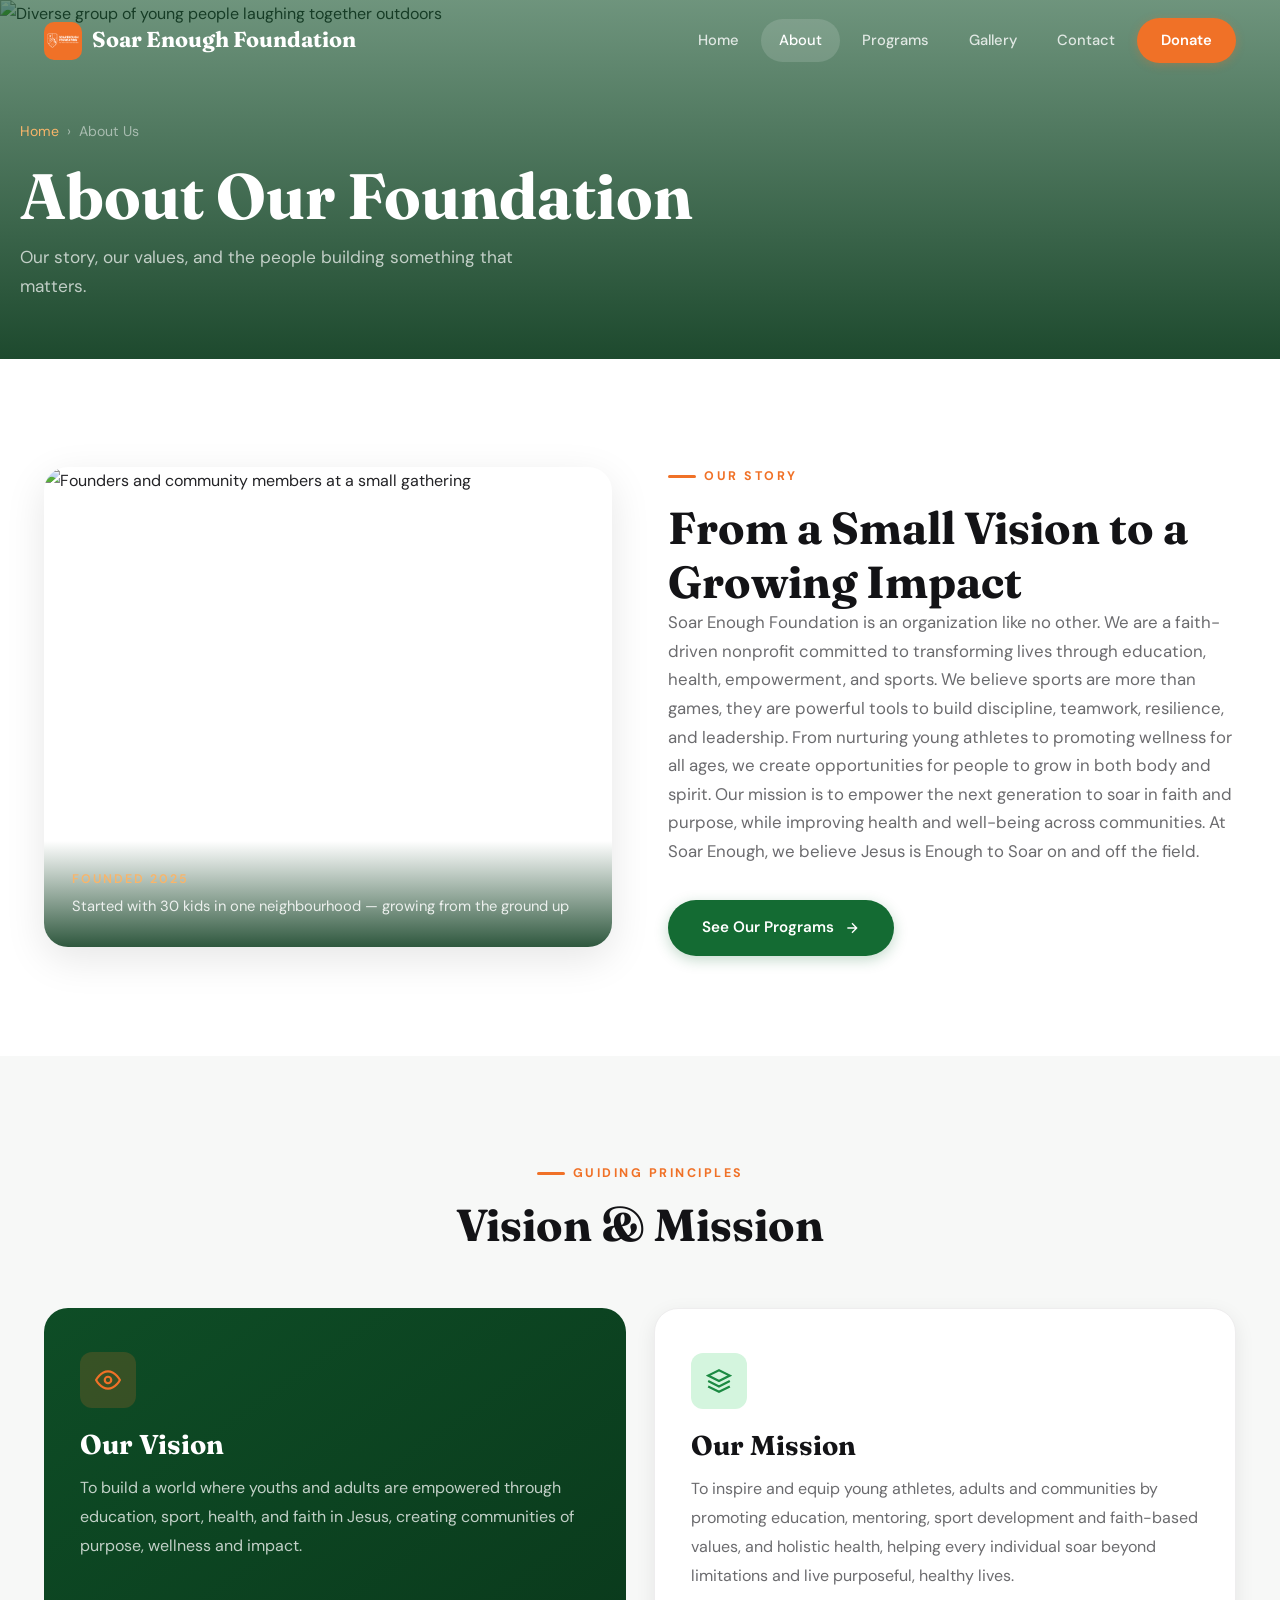
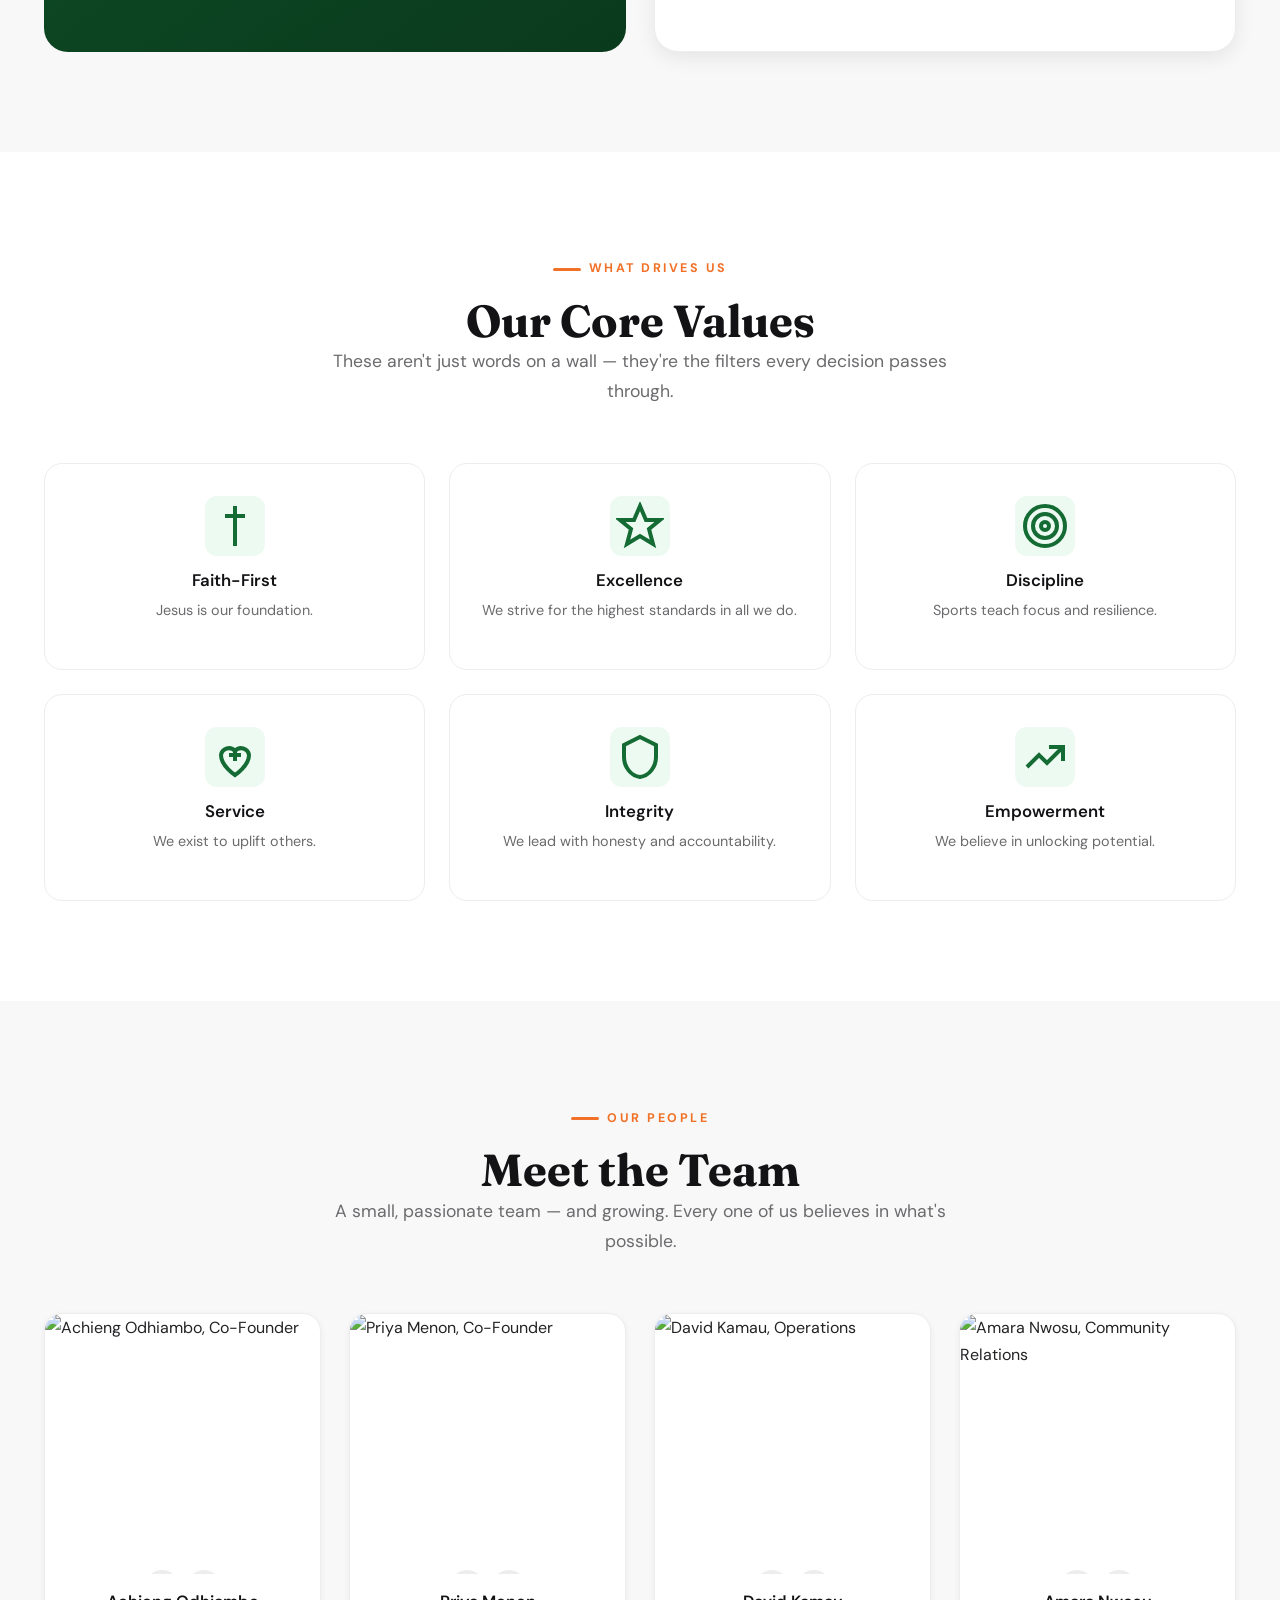
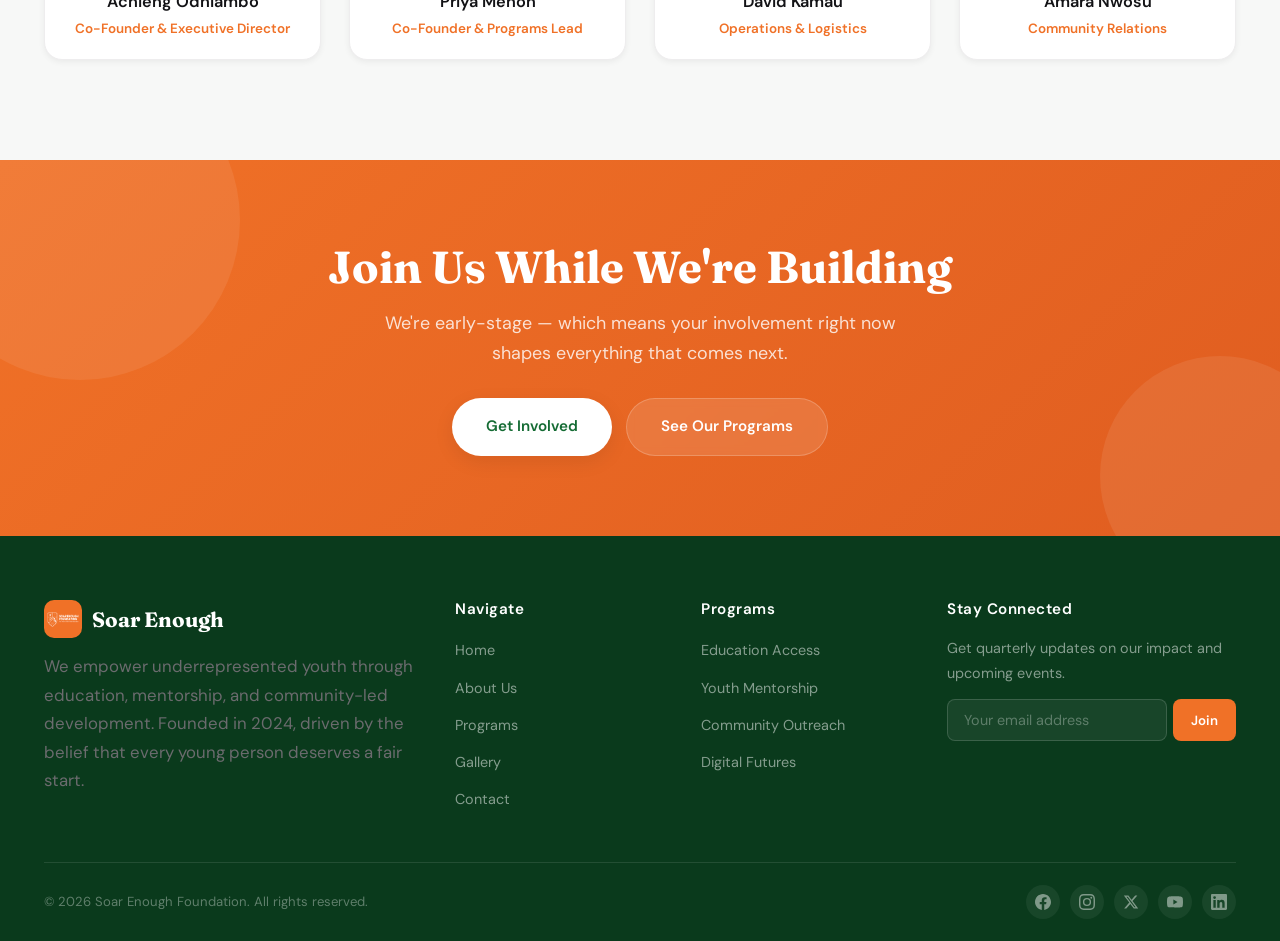
==== about.html @ b2bcfdf7 "Add files via upload" ====
<!DOCTYPE html>
<html lang="en">
<head>
  <meta charset="UTF-8">
  <meta name="viewport" content="width=device-width, initial-scale=1.0">
  <meta name="description" content="Learn about Soar Enough Foundation — our story, vision, values, and the team driving youth empowerment. Founded 2024.">
  <title>About Us — Soar Enough Foundation</title>
  <link rel="stylesheet" href="css/style.css">
  <link rel="shortcut icon" href="images/logo.png" type="image/x-icon">
</head>
<body>

<section class="page-banner">
  <div class="page-banner-bg">
    <img src="https://images.unsplash.com/photo-1517486808906-6ca8b3f04846?w=1600&q=80" alt="Diverse group of young people laughing together outdoors" loading="eager">
  </div>
  <div class="container">
    <div class="breadcrumb"><a href="index.html">Home</a><span>›</span><span>About Us</span></div>
    <h1>About Our Foundation</h1>
    <p>Our story, our values, and the people building something that matters.</p>
  </div>
</section>

<!-- STORY -->
<section class="section">
  <div class="container">
    <div class="story-grid">
      <div class="story-img reveal-left">
        <img src="https://images.unsplash.com/photo-1529156069898-49953e39b3ac?w=800&q=80" alt="Founders and community members at a small gathering" loading="lazy">
        <div class="story-img-caption">
          <span>Founded 2025</span>
          <p>Started with 30 kids in one neighbourhood — growing from the ground up</p>
        </div>
      </div>
      <div class="reveal-right">
        <div class="eyebrow">Our Story</div>
        <h2>From a Small Vision to a Growing Impact</h2>
        <p>Soar Enough Foundation is an organization like no other. We are a faith-driven nonprofit committed to transforming lives through education, health, empowerment, and sports. We believe sports are more than games, they are powerful tools to build discipline, teamwork, resilience, and leadership. From nurturing young athletes to promoting wellness for all ages, we create opportunities for people to grow in both body and spirit. Our mission is to empower the next generation to soar in faith and purpose, while improving health and well-being across communities. At Soar Enough, we believe Jesus is Enough to Soar on and off the field.</p>
        <a href="programs.html" class="btn btn-primary" style="margin-top:18px;">
          See Our Programs
          <svg width="16" height="16" viewBox="0 0 24 24" fill="none" stroke="currentColor" stroke-width="2"><path d="M5 12h14M12 5l7 7-7 7"/></svg>
        </a>
      </div>
    </div>
  </div>
</section>

<!-- VISION & MISSION -->
<section class="section" style="background:var(--gray-50);">
  <div class="container">
    <div class="section-header reveal">
      <div class="eyebrow">Guiding Principles</div>
      <h2>Vision &amp; Mission</h2>
    </div>
    <div class="vm-grid">
      <div class="vm-card vm-card-vision reveal d1">
        <div class="vm-card-icon">
          <svg width="26" height="26" viewBox="0 0 24 24" fill="none" stroke="#F07127" stroke-width="2"><path d="M1 12s4-8 11-8 11 8 11 8-4 8-11 8-11-8-11-8z"/><circle cx="12" cy="12" r="3"/></svg>
        </div>
        <h3>Our Vision</h3>
        <p>To build a world where youths and adults are empowered through education, sport, health, and faith in Jesus, creating communities of purpose, wellness and impact.</p>
      </div>
      <div class="vm-card vm-card-mission reveal d2">
        <div class="vm-card-icon">
          <svg width="26" height="26" viewBox="0 0 24 24" fill="none" stroke="#1B8A42" stroke-width="2"><path d="M12 2L2 7l10 5 10-5-10-5z"/><path d="M2 17l10 5 10-5"/><path d="M2 12l10 5 10-5"/></svg>
        </div>
        <h3>Our Mission</h3>
        <p>To inspire and equip young athletes, adults and communities by promoting education, mentoring, sport development and faith-based values, and holistic health, helping every individual soar beyond limitations and live purposeful, healthy lives.</p>
      </div>
    </div>
  </div>
</section>

<!-- VALUES -->
<section class="section">
  <div class="container">
    <div class="section-header reveal">
      <div class="eyebrow">What Drives Us</div>
      <h2>Our Core Values</h2>
      <p>These aren't just words on a wall — they're the filters every decision passes through.</p>
    </div>
    <div class="values-grid">
      <div class="value-card reveal d1">
        <div class="value-icon"><svg width="48" height="48" viewBox="0 0 24 24" fill="none" stroke="currentColor" stroke-width="2"><path d="M12 2v20"/><path d="M7 7h10"/></svg></div>
        <h4>Faith-First</h4>
        <p>Jesus is our foundation.</p>
      </div>
      <div class="value-card reveal d2">
        <div class="value-icon"><svg width="48" height="48" viewBox="0 0 24 24" fill="none" stroke="currentColor" stroke-width="2"><polygon points="12 2 15 9 22 9 16.5 13.5 18.5 21 12 17 5.5 21 7.5 13.5 2 9 9 9 12 2"/></svg></div>
        <h4>Excellence</h4>
        <p>We strive for the highest standards in all we do.</p>
      </div>
      <div class="value-card reveal d3">
        <div class="value-icon"><svg width="48" height="48" viewBox="0 0 24 24" fill="none" stroke="currentColor" stroke-width="2"><circle cx="12" cy="12" r="10"/><circle cx="12" cy="12" r="6"/><circle cx="12" cy="12" r="2"/></svg></div>
        <h4>Discipline</h4>
        <p>Sports teach focus and resilience.</p>
      </div>
      <div class="value-card reveal d1">
        <div class="value-icon"><svg width="48" height="48" viewBox="0 0 24 24" fill="none" stroke="currentColor" stroke-width="2"><path d="M12 21s-7-4.5-7-10a4 4 0 0 1 7-2 4 4 0 0 1 7 2c0 5.5-7 10-7 10z"/><path d="M9 11h6"/><path d="M12 8v6"/>
</svg></div>
        <h4>Service</h4>
        <p>We exist to uplift others.</p>
      </div>
      <div class="value-card reveal d2">
        <div class="value-icon"><svg width="48" height="48" viewBox="0 0 24 24" fill="none" stroke="currentColor" stroke-width="2"> <path d="M12 2l8 4v6c0 5-3.5 9.5-8 10-4.5-.5-8-5-8-10V6l8-4z"/></svg></div>
        <h4>Integrity</h4>
        <p>We lead with honesty and accountability.</p>
      </div>
      <div class="value-card reveal d3">
        <div class="value-icon"><svg width="48" height="48" viewBox="0 0 24 24" fill="none" stroke="currentColor" stroke-width="2"><path d="M3 17l6-6 4 4 8-8"/><path d="M14 7h7v7"/></svg></div>
        <h4>Empowerment</h4>
        <p> We believe in unlocking potential.</p>
      </div>
    </div>
  </div>
</section>

<!-- TEAM -->
<section class="section" style="background:var(--gray-50);" id="team">
  <div class="container">
    <div class="section-header reveal">
      <div class="eyebrow">Our People</div>
      <h2>Meet the Team</h2>
      <p>A small, passionate team — and growing. Every one of us believes in what's possible.</p>
    </div>
    <div class="team-grid">
      <div class="team-card reveal d1">
        <div class="team-card-img">
          <img src="https://images.unsplash.com/photo-1560250097-0b93528c311a?w=400&q=80" alt="Achieng Odhiambo, Co-Founder" loading="lazy">
          <div class="team-card-socials">
            <a href="#" class="team-social-btn" aria-label="LinkedIn"><svg width="14" height="14" viewBox="0 0 24 24" fill="currentColor"><path d="M20.447 20.452h-3.554v-5.569c0-1.328-.027-3.037-1.852-3.037-1.853 0-2.136 1.445-2.136 2.939v5.667H9.351V9h3.414v1.561h.046c.477-.9 1.637-1.85 3.37-1.85 3.601 0 4.267 2.37 4.267 5.455v6.286zM5.337 7.433a2.062 2.062 0 01-2.063-2.065 2.064 2.064 0 112.063 2.065zm1.782 13.019H3.555V9h3.564v11.452z"/></svg></a>
            <a href="#" class="team-social-btn" aria-label="Twitter"><svg width="14" height="14" viewBox="0 0 24 24" fill="currentColor"><path d="M18.244 2.25h3.308l-7.227 8.26 8.502 11.24H16.17l-5.214-6.817L4.99 21.75H1.68l7.73-8.835L1.254 2.25H8.08l4.713 6.231zm-1.161 17.52h1.833L7.084 4.126H5.117z"/></svg></a>
          </div>
        </div>
        <div class="team-card-body"><h4>Achieng Odhiambo</h4><span>Co-Founder &amp; Executive Director</span></div>
      </div>
      <div class="team-card reveal d2">
        <div class="team-card-img">
          <img src="https://images.unsplash.com/photo-1573496359142-b8d87734a5a2?w=400&q=80" alt="Priya Menon, Co-Founder" loading="lazy">
          <div class="team-card-socials">
            <a href="#" class="team-social-btn" aria-label="LinkedIn"><svg width="14" height="14" viewBox="0 0 24 24" fill="currentColor"><path d="M20.447 20.452h-3.554v-5.569c0-1.328-.027-3.037-1.852-3.037-1.853 0-2.136 1.445-2.136 2.939v5.667H9.351V9h3.414v1.561h.046c.477-.9 1.637-1.85 3.37-1.85 3.601 0 4.267 2.37 4.267 5.455v6.286zM5.337 7.433a2.062 2.062 0 01-2.063-2.065 2.064 2.064 0 112.063 2.065zm1.782 13.019H3.555V9h3.564v11.452z"/></svg></a>
            <a href="#" class="team-social-btn" aria-label="Twitter"><svg width="14" height="14" viewBox="0 0 24 24" fill="currentColor"><path d="M18.244 2.25h3.308l-7.227 8.26 8.502 11.24H16.17l-5.214-6.817L4.99 21.75H1.68l7.73-8.835L1.254 2.25H8.08l4.713 6.231zm-1.161 17.52h1.833L7.084 4.126H5.117z"/></svg></a>
          </div>
        </div>
        <div class="team-card-body"><h4>Priya Menon</h4><span>Co-Founder &amp; Programs Lead</span></div>
      </div>
      <div class="team-card reveal d3">
        <div class="team-card-img">
          <img src="https://images.unsplash.com/photo-1519085360753-af0119f7cbe7?w=400&q=80" alt="David Kamau, Operations" loading="lazy">
          <div class="team-card-socials">
            <a href="#" class="team-social-btn" aria-label="LinkedIn"><svg width="14" height="14" viewBox="0 0 24 24" fill="currentColor"><path d="M20.447 20.452h-3.554v-5.569c0-1.328-.027-3.037-1.852-3.037-1.853 0-2.136 1.445-2.136 2.939v5.667H9.351V9h3.414v1.561h.046c.477-.9 1.637-1.85 3.37-1.85 3.601 0 4.267 2.37 4.267 5.455v6.286zM5.337 7.433a2.062 2.062 0 01-2.063-2.065 2.064 2.064 0 112.063 2.065zm1.782 13.019H3.555V9h3.564v11.452z"/></svg></a>
            <a href="#" class="team-social-btn" aria-label="Twitter"><svg width="14" height="14" viewBox="0 0 24 24" fill="currentColor"><path d="M18.244 2.25h3.308l-7.227 8.26 8.502 11.24H16.17l-5.214-6.817L4.99 21.75H1.68l7.73-8.835L1.254 2.25H8.08l4.713 6.231zm-1.161 17.52h1.833L7.084 4.126H5.117z"/></svg></a>
          </div>
        </div>
        <div class="team-card-body"><h4>David Kamau</h4><span>Operations &amp; Logistics</span></div>
      </div>
      <div class="team-card reveal d4">
        <div class="team-card-img">
          <img src="https://images.unsplash.com/photo-1580489944761-15a19d654956?w=400&q=80" alt="Amara Nwosu, Community Relations" loading="lazy">
          <div class="team-card-socials">
            <a href="#" class="team-social-btn" aria-label="LinkedIn"><svg width="14" height="14" viewBox="0 0 24 24" fill="currentColor"><path d="M20.447 20.452h-3.554v-5.569c0-1.328-.027-3.037-1.852-3.037-1.853 0-2.136 1.445-2.136 2.939v5.667H9.351V9h3.414v1.561h.046c.477-.9 1.637-1.85 3.37-1.85 3.601 0 4.267 2.37 4.267 5.455v6.286zM5.337 7.433a2.062 2.062 0 01-2.063-2.065 2.064 2.064 0 112.063 2.065zm1.782 13.019H3.555V9h3.564v11.452z"/></svg></a>
            <a href="#" class="team-social-btn" aria-label="Twitter"><svg width="14" height="14" viewBox="0 0 24 24" fill="currentColor"><path d="M18.244 2.25h3.308l-7.227 8.26 8.502 11.24H16.17l-5.214-6.817L4.99 21.75H1.68l7.73-8.835L1.254 2.25H8.08l4.713 6.231zm-1.161 17.52h1.833L7.084 4.126H5.117z"/></svg></a>
          </div>
        </div>
        <div class="team-card-body"><h4>Amara Nwosu</h4><span>Community Relations</span></div>
      </div>
    </div>
  </div>
</section>

<section class="cta-band">
  <div class="container">
    <div class="reveal">
      <h2>Join Us While We're Building</h2>
      <p>We're early-stage — which means your involvement right now shapes everything that comes next.</p>
      <div style="display:flex;flex-wrap:wrap;gap:14px;justify-content:center;">
        <a href="contact.html" class="btn btn-white">Get Involved</a>
        <a href="programs.html" class="btn btn-ghost">See Our Programs</a>
      </div>
    </div>
  </div>
</section>

<script src="js/components.js"></script>
<script src="js/main.js"></script>
</body>
</html>
---- css/style.css ----
/* ============================================================
   SOAR ENOUGH FOUNDATION — Global Stylesheet
   Founded 2024 · Green + Orange · Youth Empowerment
   ============================================================ */

@import url('https://fonts.googleapis.com/css2?family=DM+Sans:ital,opsz,wght@0,9..40,300;0,9..40,400;0,9..40,500;0,9..40,600;0,9..40,700;1,9..40,400&family=Fraunces:ital,opsz,wght@0,9..144,400;0,9..144,600;0,9..144,700;0,9..144,800;1,9..144,400&display=swap');

/* ---------- Tokens ---------- */
:root {
  --green-900:#0a3a1c; --green-800:#0e4d26; --green-700:#146b33;
  --green-600:#1b8a42; --green-500:#22a64e; --green-400:#3fcc6d;
  --green-300:#6fe093; --green-200:#a8edbe; --green-100:#d4f5de;
  --green-50:#edfaf1;

  --orange-900:#7a2b0a; --orange-800:#9e3810; --orange-700:#c44a17;
  --orange-600:#e05d20; --orange-500:#f07127; --orange-400:#f4923f;
  --orange-300:#f8b56a; --orange-200:#fad4a0; --orange-100:#fde9ce;
  --orange-50:#fef5ea;

  --white:#fff; --gray-50:#f7f8f7; --gray-100:#eeedee;
  --gray-200:#d9d9da; --gray-300:#b8b8ba; --gray-400:#8e8e91;
  --gray-500:#6b6b6e; --gray-600:#4d4d50; --gray-700:#363638;
  --gray-800:#232326; --gray-900:#131316;

  --primary:var(--green-700);
  --accent:var(--orange-500);
  --surface:var(--white);
  --surface-alt:var(--gray-50);

  --font-display:'Fraunces',Georgia,serif;
  --font-body:'DM Sans',-apple-system,BlinkMacSystemFont,'Segoe UI',sans-serif;

  --shadow-xs:0 1px 2px rgba(0,0,0,.04);
  --shadow-sm:0 2px 6px rgba(0,0,0,.06);
  --shadow-md:0 6px 20px rgba(0,0,0,.08);
  --shadow-lg:0 12px 40px rgba(0,0,0,.1);
  --shadow-xl:0 24px 60px rgba(0,0,0,.14);

  --r-sm:8px; --r-md:12px; --r-lg:18px; --r-xl:24px; --r-full:9999px;
  --ease:cubic-bezier(.4,0,.2,1);
  --t-fast:200ms; --t-norm:350ms; --t-slow:500ms;
}

/* ---------- Reset ---------- */
*,*::before,*::after{margin:0;padding:0;box-sizing:border-box}
html{scroll-behavior:smooth;-webkit-text-size-adjust:100%}
body{font-family:var(--font-body);font-size:16px;line-height:1.7;
  color:var(--gray-800);background:var(--white);overflow-x:hidden;
  -webkit-font-smoothing:antialiased}
img{max-width:100%;height:auto;display:block}
a{text-decoration:none;color:inherit;transition:color var(--t-fast) var(--ease)}
ul,ol{list-style:none}
button{cursor:pointer;font-family:inherit;border:none;background:none}
input,textarea,select{font-family:inherit;font-size:inherit}
h1,h2,h3,h4,h5,h6{font-family:var(--font-display);font-weight:700;
  line-height:1.2;color:var(--gray-900)}
h1{font-size:clamp(2.4rem,5.5vw,4rem)}
h2{font-size:clamp(1.9rem,3.5vw,3rem)}
h3{font-size:clamp(1.3rem,2.2vw,1.7rem)}
p{color:var(--gray-500);margin-bottom:1em;font-size:1.05rem}
.container{width:100%;max-width:1240px;margin:0 auto;padding:0 24px}
.section{padding:100px 0}

/* ---------- Eyebrow / Section Header ---------- */
.eyebrow{display:inline-flex;align-items:center;gap:8px;
  font-size:.78rem;font-weight:700;letter-spacing:2.5px;
  text-transform:uppercase;color:var(--accent);margin-bottom:14px}
.eyebrow::before{content:'';width:28px;height:3px;
  background:var(--accent);border-radius:2px}
.section-header{text-align:center;max-width:640px;margin:0 auto 56px}
.section-header p{font-size:1.1rem;color:var(--gray-500)}

/* ---------- Buttons ---------- */
.btn{display:inline-flex;align-items:center;justify-content:center;gap:10px;
  padding:15px 34px;font-family:var(--font-body);font-size:.95rem;
  font-weight:600;border-radius:var(--r-full);
  transition:all var(--t-norm) var(--ease);white-space:nowrap}
.btn svg{flex-shrink:0}
.btn-primary{background:var(--primary);color:var(--white);
  box-shadow:0 4px 14px rgba(20,107,51,.25)}
.btn-primary:hover{background:var(--green-600);transform:translateY(-2px);
  box-shadow:0 8px 24px rgba(20,107,51,.3)}
.btn-accent{background:var(--accent);color:var(--white);
  box-shadow:0 4px 14px rgba(240,113,39,.25)}
.btn-accent:hover{background:var(--orange-600);transform:translateY(-2px);
  box-shadow:0 8px 24px rgba(240,113,39,.3)}
.btn-outline{background:transparent;color:var(--white);
  border:2px solid rgba(255,255,255,.45)}
.btn-outline:hover{background:var(--white);color:var(--primary);
  border-color:var(--white);transform:translateY(-2px)}
.btn-outline-dark{background:transparent;color:var(--primary);
  border:2px solid var(--green-300)}
.btn-outline-dark:hover{background:var(--primary);color:var(--white);
  border-color:var(--primary);transform:translateY(-2px)}
.btn-ghost{background:rgba(255,255,255,.12);color:var(--white);
  border:1px solid rgba(255,255,255,.2);backdrop-filter:blur(4px)}
.btn-ghost:hover{background:rgba(255,255,255,.22);transform:translateY(-2px)}
.btn-white{background:var(--white);color:var(--primary);box-shadow:var(--shadow-md)}
.btn-white:hover{background:var(--green-50);transform:translateY(-2px);
  box-shadow:var(--shadow-lg)}

/* ============================================================
   NAVBAR
   ============================================================ */
.navbar{position:fixed;top:0;left:0;right:0;z-index:1000;
  padding:18px 0;transition:all var(--t-slow) var(--ease)}
.navbar.scrolled{background:rgba(255,255,255,.96);
  backdrop-filter:blur(16px) saturate(1.8);padding:10px 0;
  box-shadow:0 2px 20px rgba(0,0,0,.07)}
.navbar .container{display:flex;align-items:center;justify-content:space-between}

.nav-brand{display:flex;align-items:center;gap:10px;
  font-family:var(--font-display);font-size:1.35rem;font-weight:700;
  color:var(--white);transition:color var(--t-norm) var(--ease)}
.navbar.scrolled .nav-brand{color:var(--green-800)}
.nav-brand-icon{width:38px;height:38px;border-radius:10px;
  background:var(--accent);display:flex;align-items:center;
  justify-content:center;flex-shrink:0}
.nav-brand-icon svg{width:20px;height:20px}

.nav-links{display:flex;align-items:center;gap:4px}
.nav-links a{padding:9px 18px;font-size:.92rem;font-weight:500;
  color:rgba(255,255,255,.8);border-radius:var(--r-full);
  transition:all var(--t-fast) var(--ease)}
.nav-links a:hover,.nav-links a.active{color:var(--white);
  background:rgba(255,255,255,.14)}
.navbar.scrolled .nav-links a{color:var(--gray-600)}
.navbar.scrolled .nav-links a:hover,
.navbar.scrolled .nav-links a.active{color:var(--primary);background:var(--green-50)}

.nav-cta{padding:10px 24px !important;background:var(--accent) !important;
  color:var(--white) !important;font-weight:600 !important;
  border-radius:var(--r-full) !important;
  box-shadow:0 2px 10px rgba(240,113,39,.3)}
.nav-cta:hover{background:var(--orange-600) !important;transform:scale(1.04)}

.hamburger{display:none;flex-direction:column;gap:5px;padding:6px;z-index:1002}
.hamburger span{display:block;width:26px;height:2.5px;background:var(--white);
  border-radius:3px;transition:all var(--t-norm) var(--ease);transform-origin:center}
.navbar.scrolled .hamburger span{background:var(--green-800)}
.hamburger.active span:nth-child(1){transform:rotate(45deg) translate(5px,5px)}
.hamburger.active span:nth-child(2){opacity:0;transform:scaleX(0)}
.hamburger.active span:nth-child(3){transform:rotate(-45deg) translate(6px,-6px)}

.mobile-overlay{position:fixed;inset:0;z-index:999;
  display:flex;flex-direction:column;align-items:center;justify-content:center;
  gap:8px;background:var(--green-900);opacity:0;visibility:hidden;
  transition:all var(--t-slow) var(--ease)}
.mobile-overlay.active{opacity:1;visibility:visible}
.mobile-overlay a{font-size:1.5rem;font-weight:600;
  color:rgba(255,255,255,.85);padding:12px 40px;border-radius:var(--r-md);
  transform:translateY(20px);opacity:0;transition:all var(--t-norm) var(--ease)}
.mobile-overlay.active a{transform:translateY(0);opacity:1}
.mobile-overlay a:hover{color:var(--accent);background:rgba(255,255,255,.06)}
.mobile-overlay a:nth-child(1){transition-delay:.08s}
.mobile-overlay a:nth-child(2){transition-delay:.13s}
.mobile-overlay a:nth-child(3){transition-delay:.18s}
.mobile-overlay a:nth-child(4){transition-delay:.23s}
.mobile-overlay a:nth-child(5){transition-delay:.28s}
.mobile-overlay a:nth-child(6){transition-delay:.33s}

/* ============================================================
   HERO
   ============================================================ */
.hero{position:relative;min-height:100vh;display:flex;align-items:center;overflow:hidden}
.hero-bg{position:absolute;inset:0;z-index:-2}
.hero-bg img{width:100%;height:100%;object-fit:cover}
.hero-overlay{position:absolute;inset:0;z-index:-1;
  background:linear-gradient(135deg,rgba(10,58,28,.88) 0%,
  rgba(14,77,38,.72) 40%,rgba(20,107,51,.55) 100%)}

.hero-content{position:relative;z-index:2;max-width:680px;
  padding:120px 0 80px;color:var(--white)}

.hero-badge{display:inline-flex;align-items:center;gap:8px;
  padding:8px 18px;background:rgba(240,113,39,.18);
  border:1px solid rgba(240,113,39,.3);border-radius:var(--r-full);
  font-size:.8rem;font-weight:600;letter-spacing:1.5px;
  text-transform:uppercase;color:var(--orange-300);margin-bottom:24px;
  animation:fadeUp .7s var(--ease) both}
.hero-badge .pulse{width:8px;height:8px;background:var(--accent);
  border-radius:50%;animation:pulse 2s infinite}
@keyframes pulse{0%,100%{box-shadow:0 0 0 0 rgba(240,113,39,.5)}
  50%{box-shadow:0 0 0 8px rgba(240,113,39,0)}}

.hero h1{color:var(--white);line-height:1.1;margin-bottom:20px;
  animation:fadeUp .7s var(--ease) .12s both}
.hero h1 .highlight{color:var(--orange-400);position:relative}
.hero h1 .highlight::after{content:'';position:absolute;bottom:2px;left:0;
  width:100%;height:8px;background:rgba(240,113,39,.3);
  border-radius:4px;z-index:-1}
.hero-text{font-size:1.18rem;color:rgba(255,255,255,.78);
  line-height:1.75;max-width:520px;margin-bottom:36px;
  animation:fadeUp .7s var(--ease) .24s both}
.hero-actions{display:flex;flex-wrap:wrap;gap:14px;
  animation:fadeUp .7s var(--ease) .36s both}

.hero-stats{display:flex;gap:44px;margin-top:56px;padding-top:36px;
  border-top:1px solid rgba(255,255,255,.14);
  animation:fadeUp .7s var(--ease) .48s both}
.hero-stat-value{font-family:var(--font-display);font-size:2.4rem;
  font-weight:700;color:var(--orange-400);line-height:1}
.hero-stat-label{font-size:.84rem;color:rgba(255,255,255,.55);margin-top:4px}

.hero-shape{position:absolute;bottom:-2px;left:0;right:0;z-index:1}
.hero-shape svg{width:100%;display:block}

.scroll-hint{position:absolute;bottom:50px;left:50%;
  transform:translateX(-50%);z-index:2;
  display:flex;flex-direction:column;align-items:center;gap:8px;
  color:rgba(255,255,255,.4);font-size:.72rem;letter-spacing:2px;
  text-transform:uppercase;animation:float 2.5s ease-in-out infinite}
@keyframes float{0%,100%{transform:translateX(-50%) translateY(0)}
  50%{transform:translateX(-50%) translateY(-8px)}}

/* ============================================================
   MISSION TEASER
   ============================================================ */
.mission-section{background:var(--gray-50)}
.mission-grid{display:grid;grid-template-columns:1fr 1fr;
  gap:64px;align-items:center}
.mission-img-wrap{position:relative;border-radius:var(--r-xl);
  overflow:hidden;box-shadow:var(--shadow-xl)}
.mission-img-wrap img{width:100%;height:500px;object-fit:cover;
  transition:transform var(--t-slow) var(--ease)}
.mission-img-wrap:hover img{transform:scale(1.03)}
.mission-img-float{position:absolute;bottom:20px;right:20px;
  background:var(--accent);color:var(--white);padding:14px 22px;
  border-radius:var(--r-md);font-family:var(--font-display);
  font-size:1.05rem;font-weight:700;box-shadow:var(--shadow-lg)}

.mission-features{display:flex;flex-direction:column;gap:20px;margin-top:28px}
.mission-feat{display:flex;gap:16px}
.mission-feat-icon{flex-shrink:0;width:50px;height:50px;
  border-radius:var(--r-md);display:flex;align-items:center;
  justify-content:center;background:var(--green-100);color:var(--primary);
  transition:all var(--t-norm) var(--ease)}
.mission-feat:hover .mission-feat-icon{background:var(--primary);
  color:var(--white);transform:scale(1.06)}
.mission-feat h4{font-family:var(--font-body);font-size:1.02rem;
  font-weight:600;margin-bottom:2px}
.mission-feat p{font-size:.92rem;color:var(--gray-500);margin:0}

/* ============================================================
   PROGRAM CARDS
   ============================================================ */
.programs-grid{display:grid;grid-template-columns:repeat(3,1fr);gap:28px}
.program-card{background:var(--white);border-radius:var(--r-lg);
  overflow:hidden;box-shadow:var(--shadow-sm);border:1px solid var(--gray-100);
  transition:all var(--t-norm) var(--ease)}
.program-card:hover{transform:translateY(-8px);
  box-shadow:var(--shadow-xl);border-color:transparent}
.program-card-img{position:relative;height:220px;overflow:hidden}
.program-card-img img{width:100%;height:100%;object-fit:cover;
  transition:transform var(--t-slow) var(--ease)}
.program-card:hover .program-card-img img{transform:scale(1.08)}
.program-card-img::after{content:'';position:absolute;inset:0;
  background:linear-gradient(to top,rgba(0,0,0,.35) 0%,transparent 60%)}
.program-tag{position:absolute;top:14px;left:14px;z-index:1;
  padding:5px 14px;font-size:.72rem;font-weight:700;
  letter-spacing:1px;text-transform:uppercase;color:var(--white);
  background:var(--accent);border-radius:var(--r-full)}
.program-card-body{padding:26px}
.program-card-body h3{font-size:1.2rem;margin-bottom:10px}
.program-card-body p{font-size:.93rem;color:var(--gray-500);
  margin-bottom:18px;line-height:1.65}
.program-link{display:inline-flex;align-items:center;gap:6px;
  font-size:.9rem;font-weight:600;color:var(--primary);
  transition:gap var(--t-fast) var(--ease)}
.program-link:hover{gap:10px;color:var(--accent)}

.program-tags{display:flex;gap:6px;flex-wrap:wrap;margin-bottom:16px}
.tag-green{padding:4px 10px;background:var(--green-50);color:var(--primary);
  border-radius:20px;font-size:.76rem;font-weight:600}
.tag-orange{padding:4px 10px;background:var(--orange-50);
  color:var(--orange-700);border-radius:20px;font-size:.76rem;font-weight:600}

/* ============================================================
   IMPACT STATS
   ============================================================ */
.impact-section{background:linear-gradient(145deg,var(--green-900) 0%,var(--green-800) 100%);
  position:relative;overflow:hidden}
.impact-section::before{content:'';position:absolute;top:-120px;right:-100px;
  width:440px;height:440px;
  background:radial-gradient(circle,rgba(240,113,39,.12) 0%,transparent 70%);
  border-radius:50%}
.impact-section .eyebrow{color:var(--orange-400)}
.impact-section .eyebrow::before{background:var(--orange-400)}
.impact-section .section-header h2{color:var(--white)}
.impact-section .section-header p{color:rgba(255,255,255,.55)}

.impact-grid{display:grid;grid-template-columns:repeat(4,1fr);
  gap:24px;position:relative;z-index:1}
.impact-card{text-align:center;padding:40px 20px;
  background:rgba(255,255,255,.06);border:1px solid rgba(255,255,255,.1);
  border-radius:var(--r-lg);transition:all var(--t-norm) var(--ease)}
.impact-card:hover{background:rgba(255,255,255,.1);
  transform:translateY(-4px);border-color:rgba(240,113,39,.3)}
.impact-icon{width:56px;height:56px;margin:0 auto 18px;
  background:rgba(240,113,39,.14);border-radius:var(--r-md);
  display:flex;align-items:center;justify-content:center}
.impact-number{font-family:var(--font-display);font-size:2.8rem;
  font-weight:700;color:var(--orange-400);line-height:1;margin-bottom:6px}
.impact-label{font-size:.9rem;color:rgba(255,255,255,.6)}

/* ============================================================
   TESTIMONIALS
   ============================================================ */
.testimonials-section{background:var(--gray-50)}
.testimonial-slider{max-width:780px;margin:0 auto;position:relative}
.testimonial-card{display:none;text-align:center;padding:52px 48px;
  background:var(--white);border-radius:var(--r-xl);box-shadow:var(--shadow-md)}
.testimonial-card.active{display:block;animation:fadeIn .5s var(--ease)}
.testimonial-stars{display:flex;justify-content:center;gap:4px;
  margin-bottom:20px;color:var(--orange-400)}
.testimonial-quote{font-family:var(--font-display);font-size:1.2rem;
  font-weight:400;font-style:italic;color:var(--gray-700);
  line-height:1.75;margin-bottom:28px;position:relative}
.testimonial-author{display:flex;align-items:center;
  justify-content:center;gap:14px}
.testimonial-avatar{width:52px;height:52px;border-radius:50%;
  object-fit:cover;border:3px solid var(--green-200)}
.testimonial-name{font-weight:600;color:var(--gray-800);font-size:.98rem}
.testimonial-role{font-size:.82rem;color:var(--gray-400)}
.testimonial-dots{display:flex;justify-content:center;gap:10px;margin-top:28px}
.test-dot{width:10px;height:10px;border-radius:50%;
  background:var(--gray-300);border:none;cursor:pointer;
  transition:all var(--t-fast) var(--ease)}
.test-dot.active{background:var(--accent);transform:scale(1.3)}

/* ============================================================
   CTA BAND
   ============================================================ */
.cta-band{background:linear-gradient(135deg,var(--accent) 0%,var(--orange-600) 100%);
  padding:80px 0;text-align:center;position:relative;overflow:hidden}
.cta-band::before,.cta-band::after{content:'';position:absolute;
  border-radius:50%;background:rgba(255,255,255,.08)}
.cta-band::before{width:320px;height:320px;top:-100px;left:-80px}
.cta-band::after{width:240px;height:240px;bottom:-60px;right:-60px}
.cta-band .container{position:relative;z-index:1}
.cta-band h2{color:var(--white);margin-bottom:14px}
.cta-band p{color:rgba(255,255,255,.8);max-width:540px;
  margin:0 auto 30px;font-size:1.12rem}

/* ============================================================
   PAGE BANNER (inner pages)
   ============================================================ */
.page-banner{position:relative;min-height:340px;
  display:flex;align-items:flex-end;overflow:hidden}
.page-banner-bg{position:absolute;inset:0;z-index:-2}
.page-banner-bg img{width:100%;height:100%;object-fit:cover}
.page-banner::after{content:'';position:absolute;inset:0;z-index:-1;
  background:linear-gradient(to top,rgba(10,58,28,.92) 0%,rgba(14,77,38,.6) 100%)}
.page-banner .container{padding:120px 0 40px}

.breadcrumb{display:flex;align-items:center;gap:8px;
  font-size:.88rem;color:rgba(255,255,255,.5);margin-bottom:14px}
.breadcrumb a{color:var(--orange-300)}
.breadcrumb a:hover{color:var(--orange-400)}
.page-banner h1{color:var(--white);margin-bottom:8px}
.page-banner p{color:rgba(255,255,255,.7);max-width:560px;font-size:1.08rem}

/* ============================================================
   ABOUT PAGE
   ============================================================ */
.story-grid{display:grid;grid-template-columns:1fr 1fr;gap:56px;align-items:center}
.story-img{border-radius:var(--r-xl);overflow:hidden;
  box-shadow:var(--shadow-lg);position:relative}
.story-img img{width:100%;height:480px;object-fit:cover}
.story-img-caption{position:absolute;bottom:0;left:0;right:0;
  padding:28px;background:linear-gradient(transparent,rgba(10,58,28,.85));
  color:var(--white)}
.story-img-caption span{display:block;font-size:.78rem;letter-spacing:2px;
  text-transform:uppercase;color:var(--orange-300);font-weight:600;margin-bottom:4px}
.story-img-caption p{color:rgba(255,255,255,.85);font-size:.92rem;margin:0}

.vm-grid{display:grid;grid-template-columns:1fr 1fr;gap:28px}
.vm-card{padding:44px 36px;border-radius:var(--r-xl);
  position:relative;overflow:hidden}
.vm-card-vision{background:linear-gradient(145deg,var(--green-800),var(--green-900));
  color:var(--white)}
.vm-card-mission{background:var(--white);box-shadow:var(--shadow-md);
  border:1px solid var(--gray-100)}
.vm-card-icon{width:56px;height:56px;border-radius:var(--r-md);
  display:flex;align-items:center;justify-content:center;
  margin-bottom:20px;background:rgba(240,113,39,.18)}
.vm-card-mission .vm-card-icon{background:var(--green-100);color:var(--primary)}
.vm-card h3{margin-bottom:14px}
.vm-card-vision h3{color:var(--white)}
.vm-card p{font-size:1rem;line-height:1.8}
.vm-card-vision p{color:rgba(255,255,255,.75)}

.values-grid{display:grid;grid-template-columns:repeat(3,1fr);gap:24px}
.value-card{padding:32px 24px;background:var(--white);
  border:1px solid var(--gray-100);border-radius:var(--r-lg);
  text-align:center;transition:all var(--t-norm) var(--ease)}
.value-card:hover{transform:translateY(-6px);
  box-shadow:var(--shadow-lg);border-color:var(--green-300)}
.value-icon{width:60px;height:60px;margin:0 auto 14px;
  background:var(--green-50);border-radius:var(--r-md);
  display:flex;align-items:center;justify-content:center;
  color:var(--primary);transition:all var(--t-norm) var(--ease)}
.value-card:hover .value-icon{background:var(--accent);color:var(--white)}
.value-card h4{font-family:var(--font-body);font-size:1.05rem;
  font-weight:600;margin-bottom:8px}
.value-card p{font-size:.9rem;color:var(--gray-500)}

.team-grid{display:grid;grid-template-columns:repeat(4,1fr);gap:28px}
.team-card{background:var(--white);border-radius:var(--r-lg);
  overflow:hidden;box-shadow:var(--shadow-sm);border:1px solid var(--gray-100);
  transition:all var(--t-norm) var(--ease)}
.team-card:hover{transform:translateY(-6px);box-shadow:var(--shadow-lg)}
.team-card-img{height:260px;overflow:hidden;position:relative}
.team-card-img img{width:100%;height:100%;object-fit:cover;
  transition:transform var(--t-slow) var(--ease)}
.team-card:hover .team-card-img img{transform:scale(1.05)}
.team-card-socials{position:absolute;bottom:-40px;left:0;right:0;
  display:flex;justify-content:center;gap:8px;padding:10px;
  background:rgba(255,255,255,.94);backdrop-filter:blur(6px);
  transition:bottom var(--t-norm) var(--ease)}
.team-card:hover .team-card-socials{bottom:0}
.team-social-btn{width:34px;height:34px;border-radius:50%;
  background:var(--gray-100);display:flex;align-items:center;
  justify-content:center;color:var(--gray-600);
  transition:all var(--t-fast) var(--ease)}
.team-social-btn:hover{background:var(--primary);color:var(--white)}
.team-card-body{padding:18px 20px;text-align:center}
.team-card-body h4{font-family:var(--font-body);font-size:1.02rem;
  font-weight:600;margin-bottom:2px}
.team-card-body span{font-size:.84rem;color:var(--accent);font-weight:600}

/* ============================================================
   GALLERY
   ============================================================ */
.gallery-filters{display:flex;justify-content:center;gap:10px;
  margin-bottom:36px;flex-wrap:wrap}
.gallery-filter{padding:9px 22px;font-size:.88rem;font-weight:600;
  border:2px solid var(--gray-200);border-radius:var(--r-full);
  background:transparent;color:var(--gray-500);
  transition:all var(--t-fast) var(--ease);cursor:pointer}
.gallery-filter:hover,.gallery-filter.active{border-color:var(--primary);
  background:var(--primary);color:var(--white)}
.gallery-grid{display:grid;grid-template-columns:repeat(4,1fr);gap:16px}
.gallery-item{position:relative;border-radius:var(--r-md);
  overflow:hidden;cursor:pointer;aspect-ratio:1}
.gallery-item.tall{grid-row:span 2}
.gallery-item.wide{grid-column:span 2}
.gallery-item img{width:100%;height:100%;object-fit:cover;
  transition:transform var(--t-slow) var(--ease)}
.gallery-item:hover img{transform:scale(1.07)}
.gallery-overlay{position:absolute;inset:0;
  background:linear-gradient(to top,rgba(10,58,28,.7) 0%,transparent 60%);
  display:flex;flex-direction:column;justify-content:flex-end;
  padding:18px;opacity:0;transition:opacity var(--t-norm) var(--ease)}
.gallery-item:hover .gallery-overlay{opacity:1}
.gallery-overlay h4{color:var(--white);font-family:var(--font-body);
  font-size:.92rem;font-weight:600}
.gallery-overlay span{font-size:.78rem;color:rgba(255,255,255,.7)}

.lightbox{position:fixed;inset:0;z-index:2000;
  background:rgba(0,0,0,.92);display:none;align-items:center;
  justify-content:center;padding:40px;backdrop-filter:blur(8px)}
.lightbox.open{display:flex;animation:fadeIn .3s var(--ease)}
.lightbox-inner{max-width:860px;position:relative}
.lightbox-inner img{max-width:100%;max-height:78vh;
  border-radius:var(--r-md);object-fit:contain}
.lightbox-close{position:absolute;top:-44px;right:0;background:none;
  border:none;color:var(--white);font-size:1.4rem;cursor:pointer;
  width:36px;height:36px;display:flex;align-items:center;
  justify-content:center;border-radius:50%;
  transition:background var(--t-fast) var(--ease)}
.lightbox-close:hover{background:rgba(255,255,255,.1)}
.lightbox-caption{color:rgba(255,255,255,.7);text-align:center;
  margin-top:14px;font-size:.92rem}

/* ============================================================
   CONTACT
   ============================================================ */
.contact-grid{display:grid;grid-template-columns:1fr 1fr;gap:48px}
.contact-form-card{background:var(--white);padding:40px;
  border-radius:var(--r-xl);box-shadow:var(--shadow-md)}
.form-row-2{display:grid;grid-template-columns:1fr 1fr;gap:16px}
.form-group{margin-bottom:18px}
.form-group label{display:block;font-size:.88rem;font-weight:600;
  color:var(--gray-700);margin-bottom:6px}
.form-group input,.form-group textarea,.form-group select{width:100%;
  padding:13px 16px;font-size:.95rem;border:2px solid var(--gray-200);
  border-radius:var(--r-sm);transition:all var(--t-fast) var(--ease);
  color:var(--gray-800);background:var(--white)}
.form-group input:focus,.form-group textarea:focus,
.form-group select:focus{outline:none;border-color:var(--primary);
  box-shadow:0 0 0 4px rgba(20,107,51,.08)}
.form-group textarea{height:130px;resize:vertical}
.form-error-msg{font-size:.8rem;color:#dc3545;margin-top:4px;display:none}
.form-group.has-error input,.form-group.has-error textarea,
.form-group.has-error select{border-color:#dc3545}
.form-group.has-error .form-error-msg{display:block}
.form-success-msg{padding:14px 18px;background:var(--green-50);
  border:1px solid var(--green-300);border-radius:var(--r-sm);
  color:var(--green-700);font-weight:500;font-size:.92rem;
  display:none;margin-bottom:18px}
.form-success-msg.visible{display:block;animation:fadeUp .4s var(--ease)}

.contact-info-stack{display:flex;flex-direction:column;gap:20px}
.contact-info-item{display:flex;gap:16px;padding:22px;
  background:var(--white);border-radius:var(--r-md);
  box-shadow:var(--shadow-sm);border:1px solid var(--gray-100);
  transition:all var(--t-norm) var(--ease)}
.contact-info-item:hover{box-shadow:var(--shadow-md);
  transform:translateX(4px);border-color:var(--green-200)}
.contact-info-icon{width:48px;height:48px;flex-shrink:0;
  background:var(--green-50);border-radius:var(--r-sm);
  display:flex;align-items:center;justify-content:center;color:var(--primary)}
.contact-info-item h4{font-family:var(--font-body);font-size:.98rem;
  font-weight:600;margin-bottom:2px}
.contact-info-item p{font-size:.88rem;color:var(--gray-500);margin:0}

.map-placeholder{border-radius:var(--r-lg);overflow:hidden;
  box-shadow:var(--shadow-md);height:240px;margin-top:20px}
.map-placeholder iframe{width:100%;height:100%;border:none}

.social-row{display:flex;gap:10px;margin-top:20px}
.social-icon-btn{width:42px;height:42px;border-radius:50%;
  background:var(--gray-100);display:flex;align-items:center;
  justify-content:center;color:var(--gray-600);
  transition:all var(--t-fast) var(--ease)}
.social-icon-btn:hover{background:var(--primary);color:var(--white);
  transform:translateY(-2px)}

/* ============================================================
   FAQ
   ============================================================ */
.faq-list{max-width:720px;margin:0 auto}
.faq-item{background:var(--white);border:1px solid var(--gray-200);
  border-radius:var(--r-md);margin-bottom:12px;overflow:hidden;
  transition:border-color var(--t-fast) var(--ease)}
.faq-item.open{border-color:var(--green-300)}
.faq-question{width:100%;display:flex;align-items:center;
  justify-content:space-between;padding:20px 24px;
  font-size:.98rem;font-weight:600;color:var(--gray-800);
  text-align:left;background:none;border:none;cursor:pointer;
  transition:color var(--t-fast) var(--ease)}
.faq-item.open .faq-question{color:var(--primary)}
.faq-question svg{flex-shrink:0;transition:transform var(--t-norm) var(--ease)}
.faq-item.open .faq-question svg{transform:rotate(45deg)}
.faq-answer{max-height:0;overflow:hidden;
  transition:max-height var(--t-norm) var(--ease)}
.faq-answer-inner{padding:0 24px 20px;font-size:.93rem;
  color:var(--gray-500);line-height:1.7}

/* ============================================================
   HOW-TO STEPS
   ============================================================ */
.steps-grid{display:grid;grid-template-columns:repeat(4,1fr);gap:24px}
.step-card{text-align:center;padding:32px 18px}
.step-number{width:68px;height:68px;margin:0 auto 18px;
  background:linear-gradient(135deg,var(--primary),var(--green-600));
  border-radius:50%;display:flex;align-items:center;justify-content:center;
  font-family:var(--font-display);font-size:1.4rem;font-weight:700;color:var(--white)}
.step-card h4{font-family:var(--font-body);font-size:1rem;
  font-weight:600;margin-bottom:6px}
.step-card p{font-size:.88rem;color:var(--gray-500)}

/* ============================================================
   FOOTER
   ============================================================ */
.site-footer{background:var(--green-900);color:rgba(255,255,255,.7);
  padding:64px 0 0}
.footer-grid{display:grid;grid-template-columns:1.8fr 1fr 1fr 1.4fr;
  gap:40px;padding-bottom:40px;border-bottom:1px solid rgba(255,255,255,.1)}
.footer-brand{display:flex;align-items:center;gap:10px;margin-bottom:14px}
.footer-brand-text{font-family:var(--font-display);font-size:1.3rem;
  font-weight:700;color:var(--white)}
.footer-about p{font-size:.9rem;color:rgba(255,255,255,.5);line-height:1.75}
.site-footer h5{font-family:var(--font-body);color:var(--white);
  font-size:.95rem;font-weight:600;margin-bottom:18px;letter-spacing:.5px}
.footer-links li{margin-bottom:10px}
.footer-links a{font-size:.9rem;color:rgba(255,255,255,.5);
  transition:all var(--t-fast) var(--ease)}
.footer-links a:hover{color:var(--orange-400);padding-left:4px}
.footer-newsletter p{font-size:.9rem;color:rgba(255,255,255,.5);margin-bottom:14px}
.footer-newsletter-form{display:flex;gap:6px}
.footer-newsletter-form input{flex:1;padding:11px 16px;
  border-radius:var(--r-sm);border:1px solid rgba(255,255,255,.15);
  background:rgba(255,255,255,.06);color:var(--white);font-size:.9rem}
.footer-newsletter-form input::placeholder{color:rgba(255,255,255,.3)}
.footer-newsletter-form input:focus{outline:none;border-color:var(--accent)}
.footer-newsletter-form button{padding:11px 18px;background:var(--accent);
  color:var(--white);font-weight:600;border-radius:var(--r-sm);
  transition:background var(--t-fast) var(--ease)}
.footer-newsletter-form button:hover{background:var(--orange-600)}

.footer-bottom{display:flex;align-items:center;justify-content:space-between;padding:22px 0}
.footer-bottom p{font-size:.82rem;color:rgba(255,255,255,.35);margin:0}
.footer-socials{display:flex;gap:10px}
.footer-socials a{width:34px;height:34px;border-radius:50%;
  background:rgba(255,255,255,.06);display:flex;align-items:center;
  justify-content:center;color:rgba(255,255,255,.45);
  transition:all var(--t-fast) var(--ease)}
.footer-socials a:hover{background:var(--accent);color:var(--white);
  transform:translateY(-2px)}

/* ============================================================
   ANIMATIONS
   ============================================================ */
@keyframes fadeIn{from{opacity:0}to{opacity:1}}
@keyframes fadeUp{from{opacity:0;transform:translateY(28px)}
  to{opacity:1;transform:translateY(0)}}

.reveal{opacity:0;transform:translateY(32px);
  transition:opacity .6s var(--ease),transform .6s var(--ease)}
.reveal.visible{opacity:1;transform:translateY(0)}
.reveal-left{opacity:0;transform:translateX(-32px);
  transition:opacity .6s var(--ease),transform .6s var(--ease)}
.reveal-left.visible{opacity:1;transform:translateX(0)}
.reveal-right{opacity:0;transform:translateX(32px);
  transition:opacity .6s var(--ease),transform .6s var(--ease)}
.reveal-right.visible{opacity:1;transform:translateX(0)}

.d1{transition-delay:.1s !important}
.d2{transition-delay:.2s !important}
.d3{transition-delay:.3s !important}
.d4{transition-delay:.4s !important}

.scroll-top{position:fixed;bottom:28px;right:28px;width:46px;height:46px;
  border-radius:50%;background:var(--primary);color:var(--white);
  display:flex;align-items:center;justify-content:center;
  box-shadow:var(--shadow-md);opacity:0;visibility:hidden;
  transform:translateY(12px);transition:all var(--t-norm) var(--ease);
  z-index:100;border:none}
.scroll-top.show{opacity:1;visibility:visible;transform:translateY(0)}
.scroll-top:hover{background:var(--green-600);transform:translateY(-3px)}

/* ============================================================
   RESPONSIVE
   ============================================================ */
@media(max-width:1024px){
  .programs-grid{grid-template-columns:repeat(2,1fr)}
  .impact-grid{grid-template-columns:repeat(2,1fr)}
  .team-grid{grid-template-columns:repeat(2,1fr)}
  .gallery-grid{grid-template-columns:repeat(3,1fr)}
  .footer-grid{grid-template-columns:1fr 1fr}
  .steps-grid{grid-template-columns:repeat(2,1fr)}
}
@media(max-width:768px){
  .hamburger{display:flex}
  .nav-links{display:none}
  .hero-content{padding-top:100px}
  .hero-stats{flex-wrap:wrap;gap:24px}
  .hero-stat-value{font-size:2rem}
  .mission-grid,.story-grid,.contact-grid{grid-template-columns:1fr;gap:36px}
  .vm-grid{grid-template-columns:1fr}
  .values-grid{grid-template-columns:1fr}
  .team-grid{grid-template-columns:1fr}
  .programs-grid{grid-template-columns:1fr}
  .impact-grid{grid-template-columns:1fr 1fr;gap:16px}
  .gallery-grid{grid-template-columns:repeat(2,1fr)}
  .gallery-item.tall,.gallery-item.wide{grid-row:span 1;grid-column:span 1}
  .footer-grid{grid-template-columns:1fr;gap:28px}
  .section{padding:72px 0}
  .form-row-2{grid-template-columns:1fr}
  .testimonial-card{padding:32px 24px}
  .scroll-hint{display:none}
  .steps-grid{grid-template-columns:1fr 1fr}
}
@media(max-width:480px){
  .hero-stats{gap:16px}
  .impact-grid{grid-template-columns:1fr}
  .gallery-grid{grid-template-columns:1fr}
  .steps-grid{grid-template-columns:1fr}
  .btn{padding:13px 24px;font-size:.9rem}
  .contact-form-card{padding:24px}
  .footer-bottom{flex-direction:column;gap:14px;text-align:center}
}
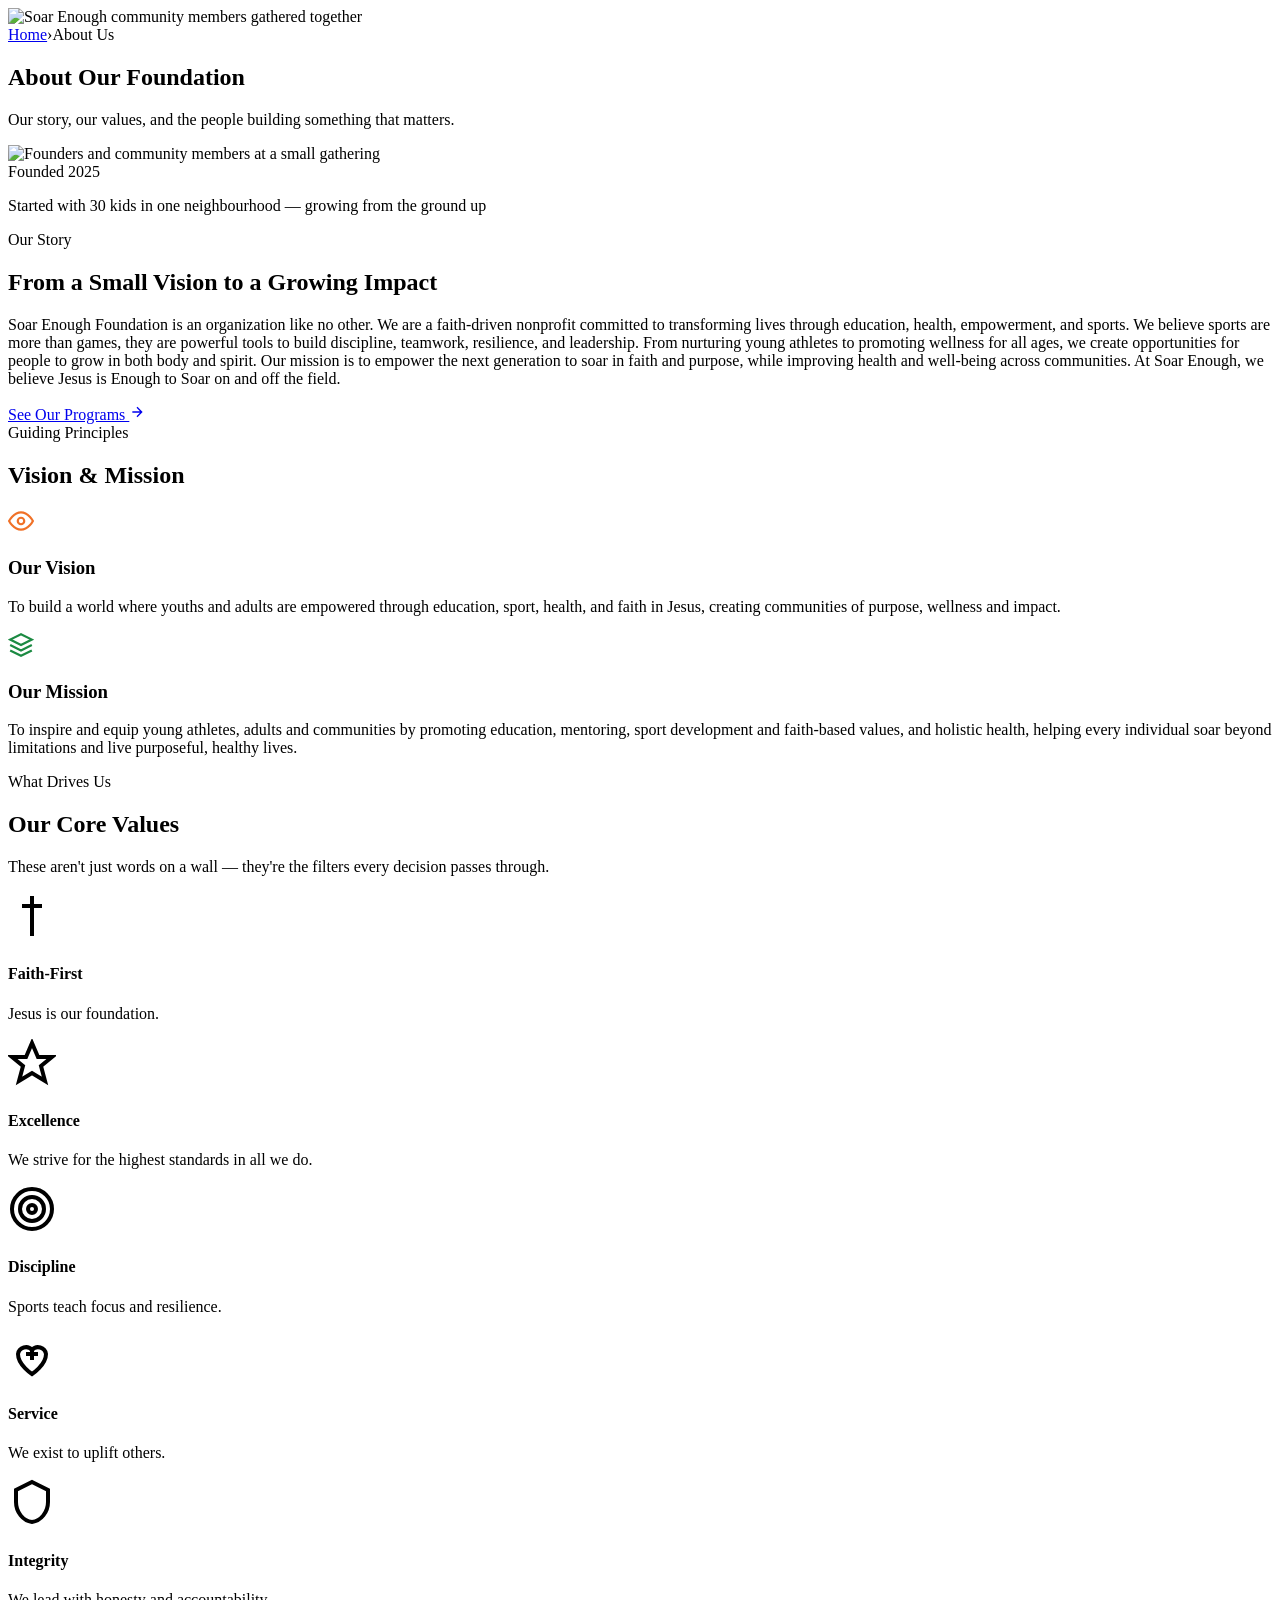
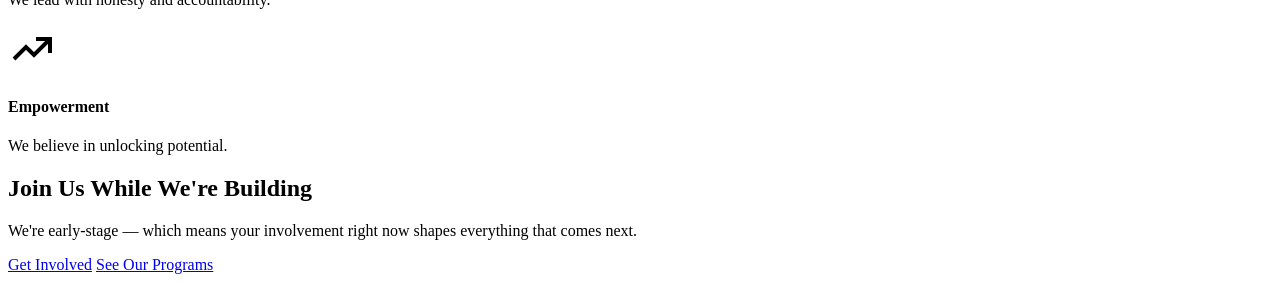
==== commit 528145b0: "Add files via upload" ====
--- a/about.html
+++ b/about.html
@@ -1,187 +1,135 @@
-<!DOCTYPE html>
-<html lang="en">
-<head>
-  <meta charset="UTF-8">
-  <meta name="viewport" content="width=device-width, initial-scale=1.0">
-  <meta name="description" content="Learn about Soar Enough Foundation — our story, vision, values, and the team driving youth empowerment. Founded 2024.">
-  <title>About Us — Soar Enough Foundation</title>
-  <link rel="stylesheet" href="css/style.css">
-  <link rel="shortcut icon" href="images/logo.png" type="image/x-icon">
-</head>
-<body>
-
-<section class="page-banner">
-  <div class="page-banner-bg">
-    <img src="https://images.unsplash.com/photo-1517486808906-6ca8b3f04846?w=1600&q=80" alt="Diverse group of young people laughing together outdoors" loading="eager">
-  </div>
-  <div class="container">
-    <div class="breadcrumb"><a href="index.html">Home</a><span>›</span><span>About Us</span></div>
-    <h1>About Our Foundation</h1>
-    <p>Our story, our values, and the people building something that matters.</p>
-  </div>
-</section>
-
-<!-- STORY -->
-<section class="section">
-  <div class="container">
-    <div class="story-grid">
-      <div class="story-img reveal-left">
-        <img src="https://images.unsplash.com/photo-1529156069898-49953e39b3ac?w=800&q=80" alt="Founders and community members at a small gathering" loading="lazy">
-        <div class="story-img-caption">
-          <span>Founded 2025</span>
-          <p>Started with 30 kids in one neighbourhood — growing from the ground up</p>
-        </div>
-      </div>
-      <div class="reveal-right">
-        <div class="eyebrow">Our Story</div>
-        <h2>From a Small Vision to a Growing Impact</h2>
-        <p>Soar Enough Foundation is an organization like no other. We are a faith-driven nonprofit committed to transforming lives through education, health, empowerment, and sports. We believe sports are more than games, they are powerful tools to build discipline, teamwork, resilience, and leadership. From nurturing young athletes to promoting wellness for all ages, we create opportunities for people to grow in both body and spirit. Our mission is to empower the next generation to soar in faith and purpose, while improving health and well-being across communities. At Soar Enough, we believe Jesus is Enough to Soar on and off the field.</p>
-        <a href="programs.html" class="btn btn-primary" style="margin-top:18px;">
-          See Our Programs
-          <svg width="16" height="16" viewBox="0 0 24 24" fill="none" stroke="currentColor" stroke-width="2"><path d="M5 12h14M12 5l7 7-7 7"/></svg>
-        </a>
-      </div>
-    </div>
-  </div>
-</section>
-
-<!-- VISION & MISSION -->
-<section class="section" style="background:var(--gray-50);">
-  <div class="container">
-    <div class="section-header reveal">
-      <div class="eyebrow">Guiding Principles</div>
-      <h2>Vision &amp; Mission</h2>
-    </div>
-    <div class="vm-grid">
-      <div class="vm-card vm-card-vision reveal d1">
-        <div class="vm-card-icon">
-          <svg width="26" height="26" viewBox="0 0 24 24" fill="none" stroke="#F07127" stroke-width="2"><path d="M1 12s4-8 11-8 11 8 11 8-4 8-11 8-11-8-11-8z"/><circle cx="12" cy="12" r="3"/></svg>
-        </div>
-        <h3>Our Vision</h3>
-        <p>To build a world where youths and adults are empowered through education, sport, health, and faith in Jesus, creating communities of purpose, wellness and impact.</p>
-      </div>
-      <div class="vm-card vm-card-mission reveal d2">
-        <div class="vm-card-icon">
-          <svg width="26" height="26" viewBox="0 0 24 24" fill="none" stroke="#1B8A42" stroke-width="2"><path d="M12 2L2 7l10 5 10-5-10-5z"/><path d="M2 17l10 5 10-5"/><path d="M2 12l10 5 10-5"/></svg>
-        </div>
-        <h3>Our Mission</h3>
-        <p>To inspire and equip young athletes, adults and communities by promoting education, mentoring, sport development and faith-based values, and holistic health, helping every individual soar beyond limitations and live purposeful, healthy lives.</p>
-      </div>
-    </div>
-  </div>
-</section>
-
-<!-- VALUES -->
-<section class="section">
-  <div class="container">
-    <div class="section-header reveal">
-      <div class="eyebrow">What Drives Us</div>
-      <h2>Our Core Values</h2>
-      <p>These aren't just words on a wall — they're the filters every decision passes through.</p>
-    </div>
-    <div class="values-grid">
-      <div class="value-card reveal d1">
-        <div class="value-icon"><svg width="48" height="48" viewBox="0 0 24 24" fill="none" stroke="currentColor" stroke-width="2"><path d="M12 2v20"/><path d="M7 7h10"/></svg></div>
-        <h4>Faith-First</h4>
-        <p>Jesus is our foundation.</p>
-      </div>
-      <div class="value-card reveal d2">
-        <div class="value-icon"><svg width="48" height="48" viewBox="0 0 24 24" fill="none" stroke="currentColor" stroke-width="2"><polygon points="12 2 15 9 22 9 16.5 13.5 18.5 21 12 17 5.5 21 7.5 13.5 2 9 9 9 12 2"/></svg></div>
-        <h4>Excellence</h4>
-        <p>We strive for the highest standards in all we do.</p>
-      </div>
-      <div class="value-card reveal d3">
-        <div class="value-icon"><svg width="48" height="48" viewBox="0 0 24 24" fill="none" stroke="currentColor" stroke-width="2"><circle cx="12" cy="12" r="10"/><circle cx="12" cy="12" r="6"/><circle cx="12" cy="12" r="2"/></svg></div>
-        <h4>Discipline</h4>
-        <p>Sports teach focus and resilience.</p>
-      </div>
-      <div class="value-card reveal d1">
-        <div class="value-icon"><svg width="48" height="48" viewBox="0 0 24 24" fill="none" stroke="currentColor" stroke-width="2"><path d="M12 21s-7-4.5-7-10a4 4 0 0 1 7-2 4 4 0 0 1 7 2c0 5.5-7 10-7 10z"/><path d="M9 11h6"/><path d="M12 8v6"/>
-</svg></div>
-        <h4>Service</h4>
-        <p>We exist to uplift others.</p>
-      </div>
-      <div class="value-card reveal d2">
-        <div class="value-icon"><svg width="48" height="48" viewBox="0 0 24 24" fill="none" stroke="currentColor" stroke-width="2"> <path d="M12 2l8 4v6c0 5-3.5 9.5-8 10-4.5-.5-8-5-8-10V6l8-4z"/></svg></div>
-        <h4>Integrity</h4>
-        <p>We lead with honesty and accountability.</p>
-      </div>
-      <div class="value-card reveal d3">
-        <div class="value-icon"><svg width="48" height="48" viewBox="0 0 24 24" fill="none" stroke="currentColor" stroke-width="2"><path d="M3 17l6-6 4 4 8-8"/><path d="M14 7h7v7"/></svg></div>
-        <h4>Empowerment</h4>
-        <p> We believe in unlocking potential.</p>
-      </div>
-    </div>
-  </div>
-</section>
-
-<!-- TEAM -->
-<section class="section" style="background:var(--gray-50);" id="team">
-  <div class="container">
-    <div class="section-header reveal">
-      <div class="eyebrow">Our People</div>
-      <h2>Meet the Team</h2>
-      <p>A small, passionate team — and growing. Every one of us believes in what's possible.</p>
-    </div>
-    <div class="team-grid">
-      <div class="team-card reveal d1">
-        <div class="team-card-img">
-          <img src="https://images.unsplash.com/photo-1560250097-0b93528c311a?w=400&q=80" alt="Achieng Odhiambo, Co-Founder" loading="lazy">
-          <div class="team-card-socials">
-            <a href="#" class="team-social-btn" aria-label="LinkedIn"><svg width="14" height="14" viewBox="0 0 24 24" fill="currentColor"><path d="M20.447 20.452h-3.554v-5.569c0-1.328-.027-3.037-1.852-3.037-1.853 0-2.136 1.445-2.136 2.939v5.667H9.351V9h3.414v1.561h.046c.477-.9 1.637-1.85 3.37-1.85 3.601 0 4.267 2.37 4.267 5.455v6.286zM5.337 7.433a2.062 2.062 0 01-2.063-2.065 2.064 2.064 0 112.063 2.065zm1.782 13.019H3.555V9h3.564v11.452z"/></svg></a>
-            <a href="#" class="team-social-btn" aria-label="Twitter"><svg width="14" height="14" viewBox="0 0 24 24" fill="currentColor"><path d="M18.244 2.25h3.308l-7.227 8.26 8.502 11.24H16.17l-5.214-6.817L4.99 21.75H1.68l7.73-8.835L1.254 2.25H8.08l4.713 6.231zm-1.161 17.52h1.833L7.084 4.126H5.117z"/></svg></a>
-          </div>
-        </div>
-        <div class="team-card-body"><h4>Achieng Odhiambo</h4><span>Co-Founder &amp; Executive Director</span></div>
-      </div>
-      <div class="team-card reveal d2">
-        <div class="team-card-img">
-          <img src="https://images.unsplash.com/photo-1573496359142-b8d87734a5a2?w=400&q=80" alt="Priya Menon, Co-Founder" loading="lazy">
-          <div class="team-card-socials">
-            <a href="#" class="team-social-btn" aria-label="LinkedIn"><svg width="14" height="14" viewBox="0 0 24 24" fill="currentColor"><path d="M20.447 20.452h-3.554v-5.569c0-1.328-.027-3.037-1.852-3.037-1.853 0-2.136 1.445-2.136 2.939v5.667H9.351V9h3.414v1.561h.046c.477-.9 1.637-1.85 3.37-1.85 3.601 0 4.267 2.37 4.267 5.455v6.286zM5.337 7.433a2.062 2.062 0 01-2.063-2.065 2.064 2.064 0 112.063 2.065zm1.782 13.019H3.555V9h3.564v11.452z"/></svg></a>
-            <a href="#" class="team-social-btn" aria-label="Twitter"><svg width="14" height="14" viewBox="0 0 24 24" fill="currentColor"><path d="M18.244 2.25h3.308l-7.227 8.26 8.502 11.24H16.17l-5.214-6.817L4.99 21.75H1.68l7.73-8.835L1.254 2.25H8.08l4.713 6.231zm-1.161 17.52h1.833L7.084 4.126H5.117z"/></svg></a>
-          </div>
-        </div>
-        <div class="team-card-body"><h4>Priya Menon</h4><span>Co-Founder &amp; Programs Lead</span></div>
-      </div>
-      <div class="team-card reveal d3">
-        <div class="team-card-img">
-          <img src="https://images.unsplash.com/photo-1519085360753-af0119f7cbe7?w=400&q=80" alt="David Kamau, Operations" loading="lazy">
-          <div class="team-card-socials">
-            <a href="#" class="team-social-btn" aria-label="LinkedIn"><svg width="14" height="14" viewBox="0 0 24 24" fill="currentColor"><path d="M20.447 20.452h-3.554v-5.569c0-1.328-.027-3.037-1.852-3.037-1.853 0-2.136 1.445-2.136 2.939v5.667H9.351V9h3.414v1.561h.046c.477-.9 1.637-1.85 3.37-1.85 3.601 0 4.267 2.37 4.267 5.455v6.286zM5.337 7.433a2.062 2.062 0 01-2.063-2.065 2.064 2.064 0 112.063 2.065zm1.782 13.019H3.555V9h3.564v11.452z"/></svg></a>
-            <a href="#" class="team-social-btn" aria-label="Twitter"><svg width="14" height="14" viewBox="0 0 24 24" fill="currentColor"><path d="M18.244 2.25h3.308l-7.227 8.26 8.502 11.24H16.17l-5.214-6.817L4.99 21.75H1.68l7.73-8.835L1.254 2.25H8.08l4.713 6.231zm-1.161 17.52h1.833L7.084 4.126H5.117z"/></svg></a>
-          </div>
-        </div>
-        <div class="team-card-body"><h4>David Kamau</h4><span>Operations &amp; Logistics</span></div>
-      </div>
-      <div class="team-card reveal d4">
-        <div class="team-card-img">
-          <img src="https://images.unsplash.com/photo-1580489944761-15a19d654956?w=400&q=80" alt="Amara Nwosu, Community Relations" loading="lazy">
-          <div class="team-card-socials">
-            <a href="#" class="team-social-btn" aria-label="LinkedIn"><svg width="14" height="14" viewBox="0 0 24 24" fill="currentColor"><path d="M20.447 20.452h-3.554v-5.569c0-1.328-.027-3.037-1.852-3.037-1.853 0-2.136 1.445-2.136 2.939v5.667H9.351V9h3.414v1.561h.046c.477-.9 1.637-1.85 3.37-1.85 3.601 0 4.267 2.37 4.267 5.455v6.286zM5.337 7.433a2.062 2.062 0 01-2.063-2.065 2.064 2.064 0 112.063 2.065zm1.782 13.019H3.555V9h3.564v11.452z"/></svg></a>
-            <a href="#" class="team-social-btn" aria-label="Twitter"><svg width="14" height="14" viewBox="0 0 24 24" fill="currentColor"><path d="M18.244 2.25h3.308l-7.227 8.26 8.502 11.24H16.17l-5.214-6.817L4.99 21.75H1.68l7.73-8.835L1.254 2.25H8.08l4.713 6.231zm-1.161 17.52h1.833L7.084 4.126H5.117z"/></svg></a>
-          </div>
-        </div>
-        <div class="team-card-body"><h4>Amara Nwosu</h4><span>Community Relations</span></div>
-      </div>
-    </div>
-  </div>
-</section>
-
-<section class="cta-band">
-  <div class="container">
-    <div class="reveal">
-      <h2>Join Us While We're Building</h2>
-      <p>We're early-stage — which means your involvement right now shapes everything that comes next.</p>
-      <div style="display:flex;flex-wrap:wrap;gap:14px;justify-content:center;">
-        <a href="contact.html" class="btn btn-white">Get Involved</a>
-        <a href="programs.html" class="btn btn-ghost">See Our Programs</a>
-      </div>
-    </div>
-  </div>
-</section>
-
-<script src="js/components.js"></script>
-<script src="js/main.js"></script>
-</body>
-</html>
+<!DOCTYPE html>
+<html lang="en">
+<head>
+  <meta charset="UTF-8">
+  <meta name="viewport" content="width=device-width, initial-scale=1.0">
+  <meta name="description" content="Learn about Soar Enough Foundation — our story, vision, values, and the team driving youth empowerment. Founded 2025.">
+  <title>About Us — Soar Enough Foundation</title>
+  <link rel="stylesheet" href="css/style.css">
+  <link rel="shortcut icon" href="images/SEFLOGO.png" type="image/x-icon">
+</head>
+<body>
+
+<section class="page-banner">
+  <div class="page-banner-bg">
+    <img src="images/dreamit.jpg" alt="Soar Enough community members gathered together" loading="eager">
+  </div>
+  <div class="container">
+    <div class="breadcrumb"><a href="index.html">Home</a><span>›</span><span>About Us</span></div>
+    <h1>About Our Foundation</h1>
+    <p>Our story, our values, and the people building something that matters.</p>
+  </div>
+</section>
+
+<!-- STORY -->
+<section class="section">
+  <div class="container">
+    <div class="story-grid">
+      <div class="story-img reveal-left">
+          <img src="images/outreach.jpg" alt="Founders and community members at a small gathering" loading="lazy">
+        <div class="story-img-caption">
+          <span>Founded 2025</span>
+          <p>Started with 30 kids in one neighbourhood — growing from the ground up</p>
+        </div>
+      </div>
+      <div class="reveal-right">
+        <div class="eyebrow">Our Story</div>
+        <h2>From a Small Vision to a Growing Impact</h2>
+        <p>Soar Enough Foundation is an organization like no other. We are a faith-driven nonprofit committed to transforming lives through education, health, empowerment, and sports. We believe sports are more than games, they are powerful tools to build discipline, teamwork, resilience, and leadership. From nurturing young athletes to promoting wellness for all ages, we create opportunities for people to grow in both body and spirit. Our mission is to empower the next generation to soar in faith and purpose, while improving health and well-being across communities. At Soar Enough, we believe Jesus is Enough to Soar on and off the field.</p>
+        <a href="programs.html" class="btn btn-primary" style="margin-top:18px;">
+          See Our Programs
+          <svg width="16" height="16" viewBox="0 0 24 24" fill="none" stroke="currentColor" stroke-width="2"><path d="M5 12h14M12 5l7 7-7 7"/></svg>
+        </a>
+      </div>
+    </div>
+  </div>
+</section>
+
+<!-- VISION & MISSION -->
+<section class="section bg-gray-50">
+  <div class="container">
+    <div class="section-header reveal">
+      <div class="eyebrow">Guiding Principles</div>
+      <h2>Vision &amp; Mission</h2>
+    </div>
+    <div class="vm-grid">
+      <div class="vm-card vm-card-vision reveal d1">
+        <div class="vm-card-icon">
+          <svg width="26" height="26" viewBox="0 0 24 24" fill="none" stroke="#F07127" stroke-width="2"><path d="M1 12s4-8 11-8 11 8 11 8-4 8-11 8-11-8-11-8z"/><circle cx="12" cy="12" r="3"/></svg>
+        </div>
+        <h3>Our Vision</h3>
+        <p>To build a world where youths and adults are empowered through education, sport, health, and faith in Jesus, creating communities of purpose, wellness and impact.</p>
+      </div>
+      <div class="vm-card vm-card-mission reveal d2">
+        <div class="vm-card-icon">
+          <svg width="26" height="26" viewBox="0 0 24 24" fill="none" stroke="#1B8A42" stroke-width="2"><path d="M12 2L2 7l10 5 10-5-10-5z"/><path d="M2 17l10 5 10-5"/><path d="M2 12l10 5 10-5"/></svg>
+        </div>
+        <h3>Our Mission</h3>
+        <p>To inspire and equip young athletes, adults and communities by promoting education, mentoring, sport development and faith-based values, and holistic health, helping every individual soar beyond limitations and live purposeful, healthy lives.</p>
+      </div>
+    </div>
+  </div>
+</section>
+
+<!-- VALUES -->
+<section class="section">
+  <div class="container">
+    <div class="section-header reveal">
+      <div class="eyebrow">What Drives Us</div>
+      <h2>Our Core Values</h2>
+      <p>These aren't just words on a wall — they're the filters every decision passes through.</p>
+    </div>
+    <div class="values-grid">
+      <div class="value-card reveal d1">
+        <div class="value-icon"><svg width="48" height="48" viewBox="0 0 24 24" fill="none" stroke="currentColor" stroke-width="2"><path d="M12 2v20"/><path d="M7 7h10"/></svg></div>
+        <h4>Faith-First</h4>
+        <p>Jesus is our foundation.</p>
+      </div>
+      <div class="value-card reveal d2">
+        <div class="value-icon"><svg width="48" height="48" viewBox="0 0 24 24" fill="none" stroke="currentColor" stroke-width="2"><polygon points="12 2 15 9 22 9 16.5 13.5 18.5 21 12 17 5.5 21 7.5 13.5 2 9 9 9 12 2"/></svg></div>
+        <h4>Excellence</h4>
+        <p>We strive for the highest standards in all we do.</p>
+      </div>
+      <div class="value-card reveal d3">
+        <div class="value-icon"><svg width="48" height="48" viewBox="0 0 24 24" fill="none" stroke="currentColor" stroke-width="2"><circle cx="12" cy="12" r="10"/><circle cx="12" cy="12" r="6"/><circle cx="12" cy="12" r="2"/></svg></div>
+        <h4>Discipline</h4>
+        <p>Sports teach focus and resilience.</p>
+      </div>
+      <div class="value-card reveal d1">
+        <div class="value-icon"><svg width="48" height="48" viewBox="0 0 24 24" fill="none" stroke="currentColor" stroke-width="2"><path d="M12 21s-7-4.5-7-10a4 4 0 0 1 7-2 4 4 0 0 1 7 2c0 5.5-7 10-7 10z"/><path d="M9 11h6"/><path d="M12 8v6"/>
+</svg></div>
+        <h4>Service</h4>
+        <p>We exist to uplift others.</p>
+      </div>
+      <div class="value-card reveal d2">
+        <div class="value-icon"><svg width="48" height="48" viewBox="0 0 24 24" fill="none" stroke="currentColor" stroke-width="2"> <path d="M12 2l8 4v6c0 5-3.5 9.5-8 10-4.5-.5-8-5-8-10V6l8-4z"/></svg></div>
+        <h4>Integrity</h4>
+        <p>We lead with honesty and accountability.</p>
+      </div>
+      <div class="value-card reveal d3">
+        <div class="value-icon"><svg width="48" height="48" viewBox="0 0 24 24" fill="none" stroke="currentColor" stroke-width="2"><path d="M3 17l6-6 4 4 8-8"/><path d="M14 7h7v7"/></svg></div>
+        <h4>Empowerment</h4>
+        <p> We believe in unlocking potential.</p>
+      </div>
+    </div>
+  </div>
+</section>
+
+<section class="cta-band">
+  <div class="container">
+    <div class="reveal">
+      <h2>Join Us While We're Building</h2>
+      <p>We're early-stage — which means your involvement right now shapes everything that comes next.</p>
+      <div class="btn-group">
+        <a href="contact.html" class="btn btn-white">Get Involved</a>
+        <a href="programs.html" class="btn btn-ghost">See Our Programs</a>
+      </div>
+    </div>
+  </div>
+</section>
+
+
+  <script src="js/components.js"></script>
+<script src="js/main.js"></script>
+</body>
+</html>
